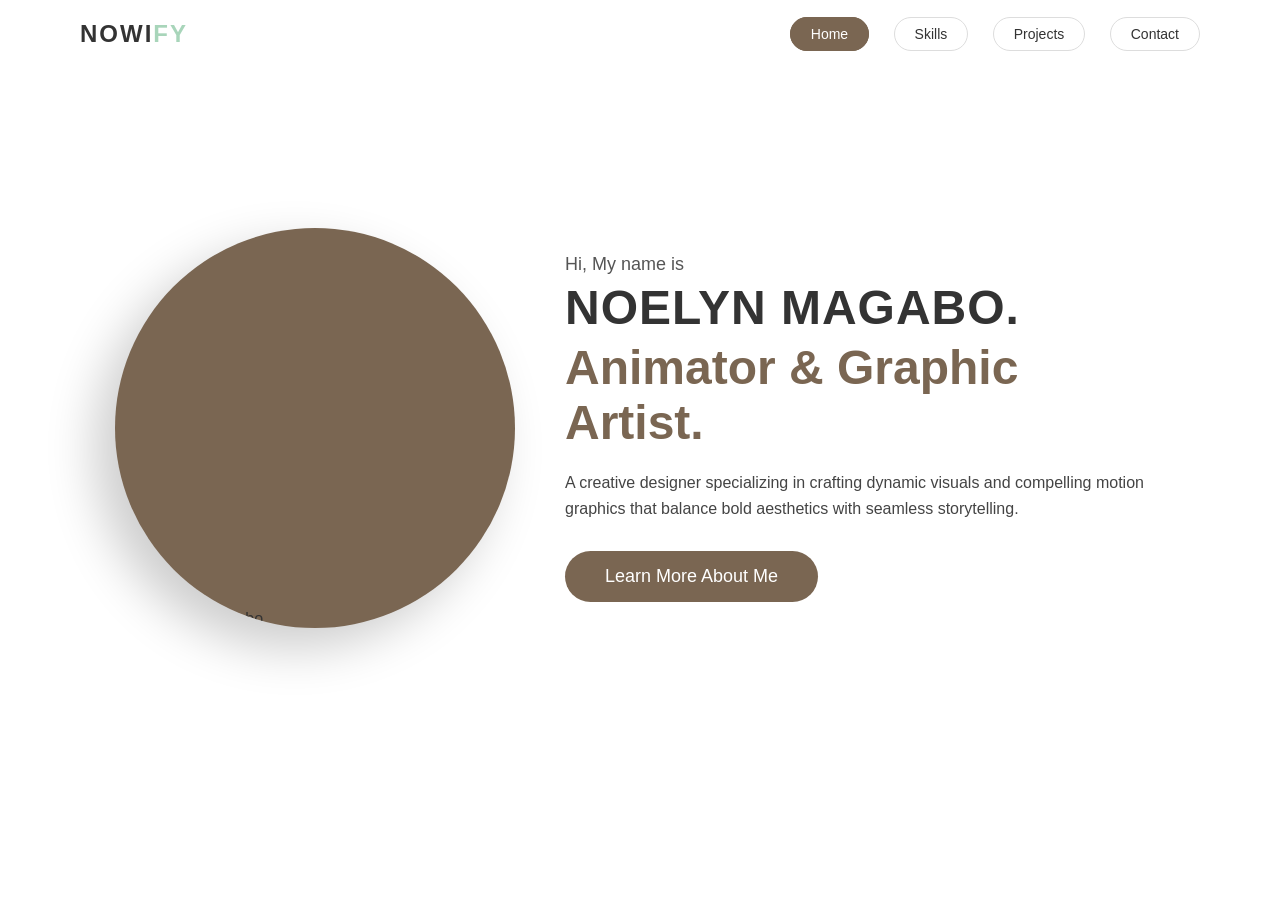
==== index.html @ ac63a3b3 "Add files via upload" ====
<!DOCTYPE html>
<html lang="en">
<head>
    <meta charset="UTF-8">
    <meta name="viewport" content="width=device-width, initial-scale=1.0">
    <title>Noelyn Magabo | Portfolio</title>
    <link rel="stylesheet" href="style.css">
</head>
<body>
    <header>
        <div class="logo">NOWI<span>FY</span></div>
        <nav>
            <a href="#" class="active">Home</a>
            <a href="#">Skills</a>
            <a href="#">Projects</a>
            <a href="#">Contact</a>
        </nav>
    </header>

    <section class="hero">
        <div class="hero-container">
            <div class="profile-image-container">
                <div class="circle-bg">
                    <img src="profile.jpg" alt="Noelyn Magabo" class="profile-img">
                </div>
            </div>

       <div class="hero-text">
                <p class="greeting">Hi, My name is</p>
                <h1>NOELYN MAGABO.</h1>
                <h2 class="role">Animator & Graphic Artist.</h2>
                <p class="description">
                    A creative designer specializing in crafting dynamic visuals and compelling 
                    motion graphics that balance bold aesthetics with seamless storytelling.
                </p>
                <a href="#" class="cta-btn">Learn More About Me</a>
            </div>
        </div>     
    </section>
    
</body>
</html>
---- style.css ----
/* General Resets */
* {
    margin: 0;
    padding: 0;
    box-sizing: border-box;
    font-family: 'Segoe UI', Tahoma, Geneva, Verdana, sans-serif;
}

body {
    background-color: #fff;
    color: #333;
}

/* Navbar Styling */
header {
    display: flex;
    justify-content: space-between;
    align-items: center;
    padding: 20px 80px;
}

.logo {
    font-weight: bold;
    font-size: 24px;
    letter-spacing: 2px;
}

.logo span {
    color: #a8d5ba; /* The soft green in NOWIFY */
}

nav a {
    text-decoration: none;
    color: #333;
    margin-left: 20px;
    padding: 8px 20px;
    border: 1px solid #ddd;
    border-radius: 20px;
    font-size: 14px;
    transition: 0.3s;
}

nav a.active {
    background-color: #7a6652;
    color: white;
    border-color: #7a6652;
}

/* Hero Section Layout */
.hero {
    display: flex;
    justify-content: center;
    align-items: center;
    min-height: 80vh;
    padding: 0 80px;
}

.hero-container {
    display: flex;
    align-items: center;
    gap: 50px;
    max-width: 1200px;
}

/* Image Styling */
.profile-image-container {
    position: relative;
}

.circle-bg {
    width: 400px;
    height: 400px;
    background-color: #7a6652; /* Earthy brown tone */
    border-radius: 50%;
    overflow: hidden;
    box-shadow: -20px 20px 50px rgba(0,0,0,0.2);
    display: flex;
    justify-content: center;
    align-items: flex-end;
}

.profile-img {
    width: 90%;
    height: auto;
    /* In the screenshot, the image pops out slightly or is framed */
}

/* Text Styling */
.hero-text {
    max-width: 600px;
}

.greeting {
    font-size: 18px;
    color: #555;
}

h1 {
    font-size: 48px;
    margin: 5px 0;
    letter-spacing: 1px;
}

.role {
    font-size: 48px;
    color: #7a6652;
    margin-bottom: 20px;
}

.description {
    font-size: 16px;
    line-height: 1.6;
    color: #444;
    margin-bottom: 30px;
}

.cta-btn {
    display: inline-block;
    padding: 15px 40px;
    background-color: #7a6652;
    color: white;
    text-decoration: none;
    border-radius: 30px;
    font-size: 18px;
    transition: background 0.3s;
}

.cta-btn:hover {
    background-color: #5f4f3f;
}
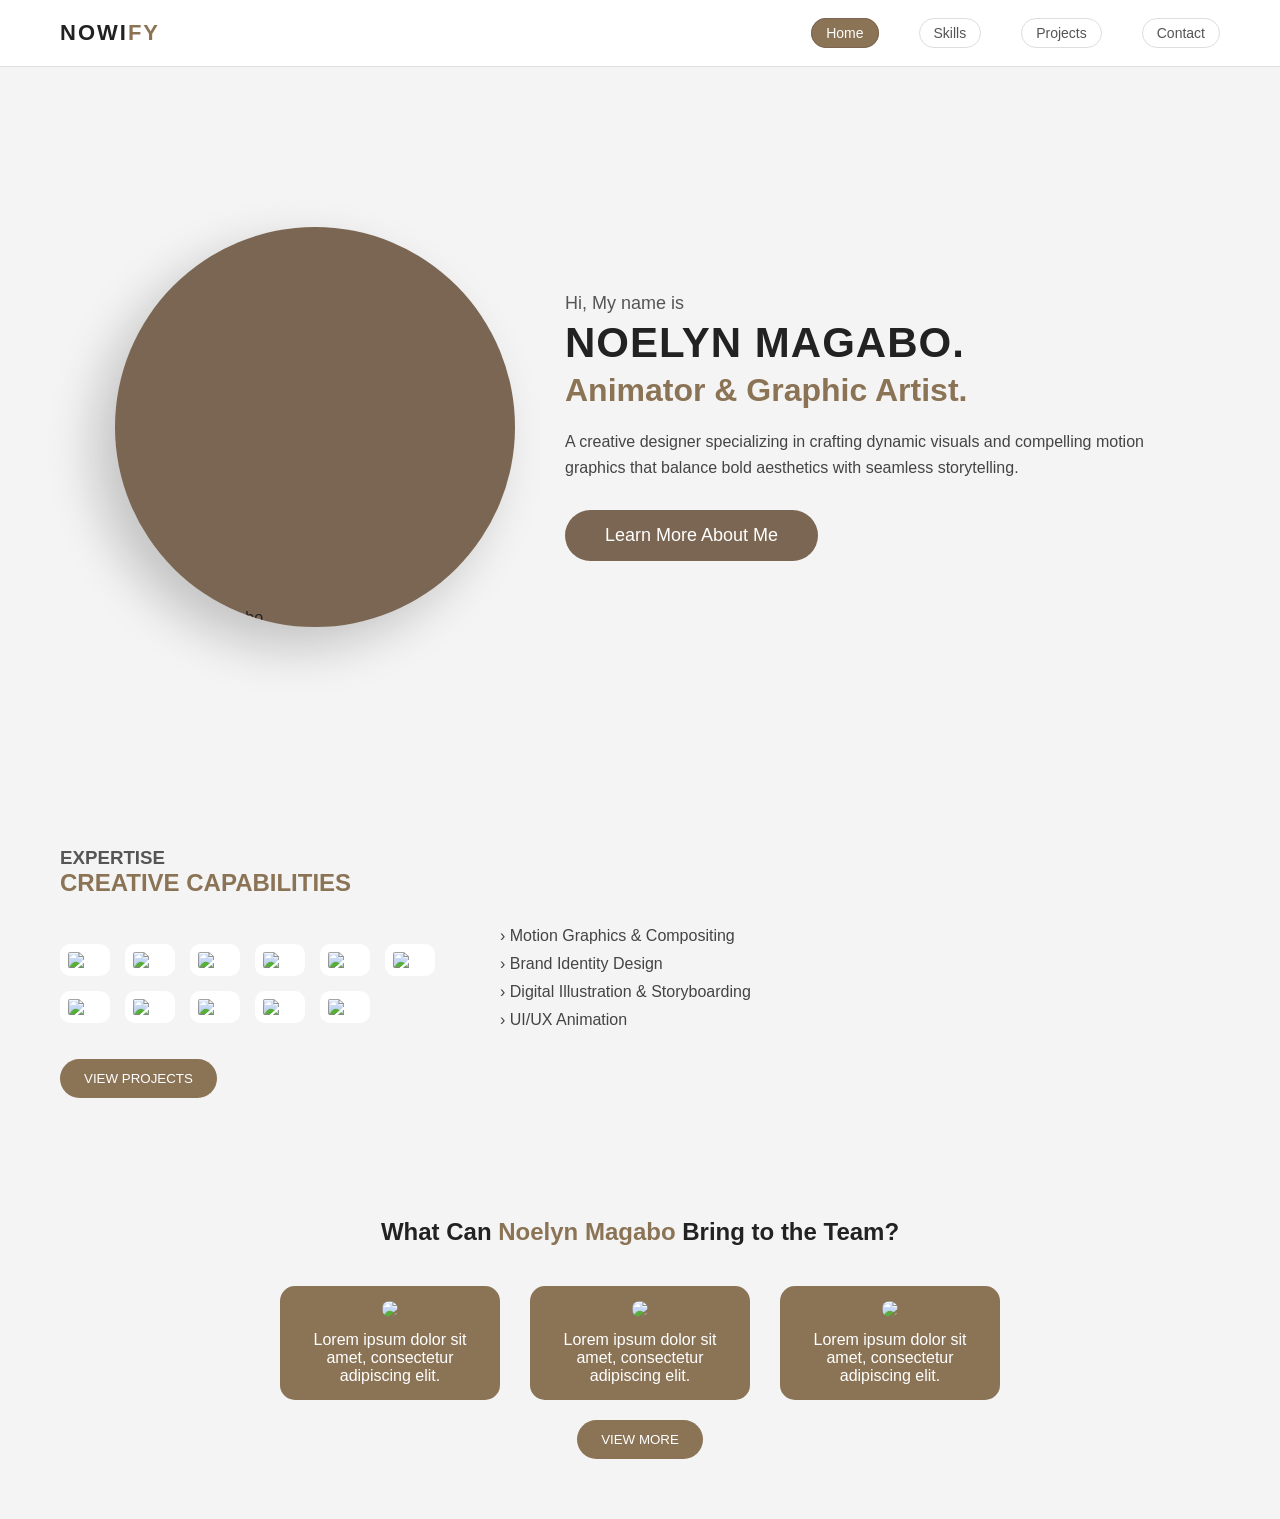
==== commit a4e0a44b: "Add files via upload" ====
--- a/index.html
+++ b/index.html
@@ -7,16 +7,19 @@
     <link rel="stylesheet" href="style.css">
 </head>
 <body>
-    <header>
-        <div class="logo">NOWI<span>FY</span></div>
-        <nav>
-            <a href="#" class="active">Home</a>
-            <a href="#">Skills</a>
-            <a href="#">Projects</a>
-            <a href="#">Contact</a>
-        </nav>
-    </header>
-
+    <!-- NAVBAR -->
+<header class="navbar">
+  <div class="logo">NOWI<span>FY</span></div>
+  <nav>
+    <ul class="nav-links">
+      <li><a href="#" class="active">Home</a></li>
+      <li><a href="#skills">Skills</a></li>
+      <li><a href="#projects">Projects</a></li>
+      <li><a href="#">Contact</a></li>
+    </ul>
+  </nav>
+</header>
+    
     <section class="hero">
         <div class="hero-container">
             <div class="profile-image-container">
@@ -42,3 +45,79 @@
 </html>
 
 
+
+
+
+
+<!DOCTYPE html>
+<html lang="en">
+<head>
+  <meta charset="UTF-8" />
+  <meta name="viewport" content="width=device-width, initial-scale=1.0"/>
+  <title>Noelyn Magabo Portfolio</title>
+  <link rel="stylesheet" href="style.css"/>
+</head>
+<body>
+
+
+
+<!-- SKILLS -->
+<section class="skills" id="skills">
+  <h3>EXPERTISE</h3>
+  <h2>CREATIVE CAPABILITIES</h2>
+
+  <div class="skills-container">
+    <div class="tools">
+      <img src="images/ps.png">
+      <img src="images/ai.png">
+      <img src="images/id.png">
+      <img src="images/canva.png">
+      <img src="images/lr.png">
+      <img src="images/xd.png">
+      <img src="images/procreate.png">
+      <img src="images/ae.png">
+      <img src="images/blender.png">
+      <img src="images/pr.png">
+      <img src="images/figma.png">
+    </div>
+
+    <div class="skills-text">
+      <p>› Motion Graphics & Compositing</p>
+      <p>› Brand Identity Design</p>
+      <p>› Digital Illustration & Storyboarding</p>
+      <p>› UI/UX Animation</p>
+    </div>
+  </div>
+
+  <button class="btn small">VIEW PROJECTS</button>
+</section>
+
+<!-- PROJECTS -->
+<section class="projects" id="projects">
+  <h2>What Can <span>Noelyn Magabo</span> Bring to the Team?</h2>
+
+  <div class="project-grid">
+
+    <div class="card">
+      <img src="images/project1.jpg">
+      <p>Lorem ipsum dolor sit amet, consectetur adipiscing elit.</p>
+    </div>
+
+    <div class="card">
+      <img src="images/project2.jpg">
+      <p>Lorem ipsum dolor sit amet, consectetur adipiscing elit.</p>
+    </div>
+
+    <div class="card">
+      <img src="images/project3.jpg">
+      <p>Lorem ipsum dolor sit amet, consectetur adipiscing elit.</p>
+    </div>
+
+  </div>
+
+  <button class="btn small">VIEW MORE</button>
+</section>
+
+<script src="script.js"></script>
+</body>
+</html>
--- a/style.css
+++ b/style.css
@@ -127,4 +127,211 @@
 
 .cta-btn:hover {
     background-color: #5f4f3f;
+}
+
+
+
+
+/* RESET */
+* {
+  margin: 0;
+  padding: 0;
+  box-sizing: border-box;
+  font-family: 'Segoe UI', sans-serif;
+}
+
+body {
+  background: #f4f4f4;
+  color: #222;
+}
+
+/* NAVBAR */
+.navbar {
+  display: flex;
+  justify-content: space-between;
+  padding: 20px 60px;
+  background: #fff;
+  border-bottom: 1px solid #ddd;
+}
+
+.logo {
+  font-weight: bold;
+  font-size: 22px;
+}
+
+.logo span {
+  color: #8b7355;
+}
+
+.nav-links {
+  display: flex;
+  list-style: none;
+  gap: 20px;
+}
+
+.nav-links a {
+  text-decoration: none;
+  color: #555;
+  padding: 6px 14px;
+  border-radius: 20px;
+  transition: 0.3s;
+}
+
+.nav-links a.active,
+.nav-links a:hover {
+  background: #8b7355;
+  color: white;
+}
+
+/* HERO */
+.hero {
+  padding: 60px;
+}
+
+.hero-container {
+  display: flex;
+  align-items: center;
+  gap: 50px;
+}
+
+.hero-image img {
+  width: 280px;
+  border-radius: 50%;
+  box-shadow: 0 10px 25px rgba(0,0,0,0.1);
+}
+
+.hero-text h1 {
+  font-size: 42px;
+  font-weight: bold;
+}
+
+.hero-text h2 {
+  font-size: 32px;
+  color: #8b7355;
+}
+
+.hero-text .desc {
+  margin: 15px 0;
+  max-width: 500px;
+  color: #555;
+}
+
+/* BUTTON */
+.btn {
+  background: #8b7355;
+  color: white;
+  border: none;
+  padding: 12px 24px;
+  border-radius: 25px;
+  cursor: pointer;
+  transition: 0.3s;
+}
+
+.btn:hover {
+  transform: translateY(-2px);
+}
+
+.small {
+  margin-top: 20px;
+}
+
+/* SKILLS */
+.skills {
+  padding: 60px;
+}
+
+.skills h3 {
+  color: #555;
+}
+
+.skills h2 {
+  color: #8b7355;
+  margin-bottom: 30px;
+}
+
+.skills-container {
+  display: flex;
+  gap: 40px;
+  align-items: center;
+}
+
+.tools {
+  display: flex;
+  flex-wrap: wrap;
+  gap: 15px;
+  max-width: 400px;
+}
+
+.tools img {
+  width: 50px;
+  padding: 8px;
+  background: #fff;
+  border-radius: 10px;
+  transition: 0.3s;
+}
+
+.tools img:hover {
+  transform: scale(1.1);
+}
+
+.skills-text p {
+  margin-bottom: 10px;
+  color: #444;
+}
+
+/* PROJECTS */
+.projects {
+  padding: 60px;
+  text-align: center;
+}
+
+.projects h2 {
+  margin-bottom: 40px;
+}
+
+.projects span {
+  color: #8b7355;
+}
+
+.project-grid {
+  display: flex;
+  justify-content: center;
+  gap: 30px;
+  flex-wrap: wrap;
+}
+
+.card {
+  background: #8b7355;
+  padding: 15px;
+  border-radius: 15px;
+  width: 220px;
+  color: white;
+  transition: 0.3s;
+}
+
+.card img {
+  width: 100%;
+  border-radius: 10px;
+  margin-bottom: 10px;
+}
+
+.card:hover {
+  transform: translateY(-5px);
+}
+
+/* RESPONSIVE */
+@media (max-width: 900px) {
+  .hero-container {
+    flex-direction: column;
+    text-align: center;
+  }
+
+  .skills-container {
+    flex-direction: column;
+  }
+
+  .navbar {
+    flex-direction: column;
+    gap: 10px;
+  }
 }
--- a/style.css
+++ b/style.css
@@ -127,4 +127,211 @@
 
 .cta-btn:hover {
     background-color: #5f4f3f;
+}
+
+
+
+
+/* RESET */
+* {
+  margin: 0;
+  padding: 0;
+  box-sizing: border-box;
+  font-family: 'Segoe UI', sans-serif;
+}
+
+body {
+  background: #f4f4f4;
+  color: #222;
+}
+
+/* NAVBAR */
+.navbar {
+  display: flex;
+  justify-content: space-between;
+  padding: 20px 60px;
+  background: #fff;
+  border-bottom: 1px solid #ddd;
+}
+
+.logo {
+  font-weight: bold;
+  font-size: 22px;
+}
+
+.logo span {
+  color: #8b7355;
+}
+
+.nav-links {
+  display: flex;
+  list-style: none;
+  gap: 20px;
+}
+
+.nav-links a {
+  text-decoration: none;
+  color: #555;
+  padding: 6px 14px;
+  border-radius: 20px;
+  transition: 0.3s;
+}
+
+.nav-links a.active,
+.nav-links a:hover {
+  background: #8b7355;
+  color: white;
+}
+
+/* HERO */
+.hero {
+  padding: 60px;
+}
+
+.hero-container {
+  display: flex;
+  align-items: center;
+  gap: 50px;
+}
+
+.hero-image img {
+  width: 280px;
+  border-radius: 50%;
+  box-shadow: 0 10px 25px rgba(0,0,0,0.1);
+}
+
+.hero-text h1 {
+  font-size: 42px;
+  font-weight: bold;
+}
+
+.hero-text h2 {
+  font-size: 32px;
+  color: #8b7355;
+}
+
+.hero-text .desc {
+  margin: 15px 0;
+  max-width: 500px;
+  color: #555;
+}
+
+/* BUTTON */
+.btn {
+  background: #8b7355;
+  color: white;
+  border: none;
+  padding: 12px 24px;
+  border-radius: 25px;
+  cursor: pointer;
+  transition: 0.3s;
+}
+
+.btn:hover {
+  transform: translateY(-2px);
+}
+
+.small {
+  margin-top: 20px;
+}
+
+/* SKILLS */
+.skills {
+  padding: 60px;
+}
+
+.skills h3 {
+  color: #555;
+}
+
+.skills h2 {
+  color: #8b7355;
+  margin-bottom: 30px;
+}
+
+.skills-container {
+  display: flex;
+  gap: 40px;
+  align-items: center;
+}
+
+.tools {
+  display: flex;
+  flex-wrap: wrap;
+  gap: 15px;
+  max-width: 400px;
+}
+
+.tools img {
+  width: 50px;
+  padding: 8px;
+  background: #fff;
+  border-radius: 10px;
+  transition: 0.3s;
+}
+
+.tools img:hover {
+  transform: scale(1.1);
+}
+
+.skills-text p {
+  margin-bottom: 10px;
+  color: #444;
+}
+
+/* PROJECTS */
+.projects {
+  padding: 60px;
+  text-align: center;
+}
+
+.projects h2 {
+  margin-bottom: 40px;
+}
+
+.projects span {
+  color: #8b7355;
+}
+
+.project-grid {
+  display: flex;
+  justify-content: center;
+  gap: 30px;
+  flex-wrap: wrap;
+}
+
+.card {
+  background: #8b7355;
+  padding: 15px;
+  border-radius: 15px;
+  width: 220px;
+  color: white;
+  transition: 0.3s;
+}
+
+.card img {
+  width: 100%;
+  border-radius: 10px;
+  margin-bottom: 10px;
+}
+
+.card:hover {
+  transform: translateY(-5px);
+}
+
+/* RESPONSIVE */
+@media (max-width: 900px) {
+  .hero-container {
+    flex-direction: column;
+    text-align: center;
+  }
+
+  .skills-container {
+    flex-direction: column;
+  }
+
+  .navbar {
+    flex-direction: column;
+    gap: 10px;
+  }
 }
